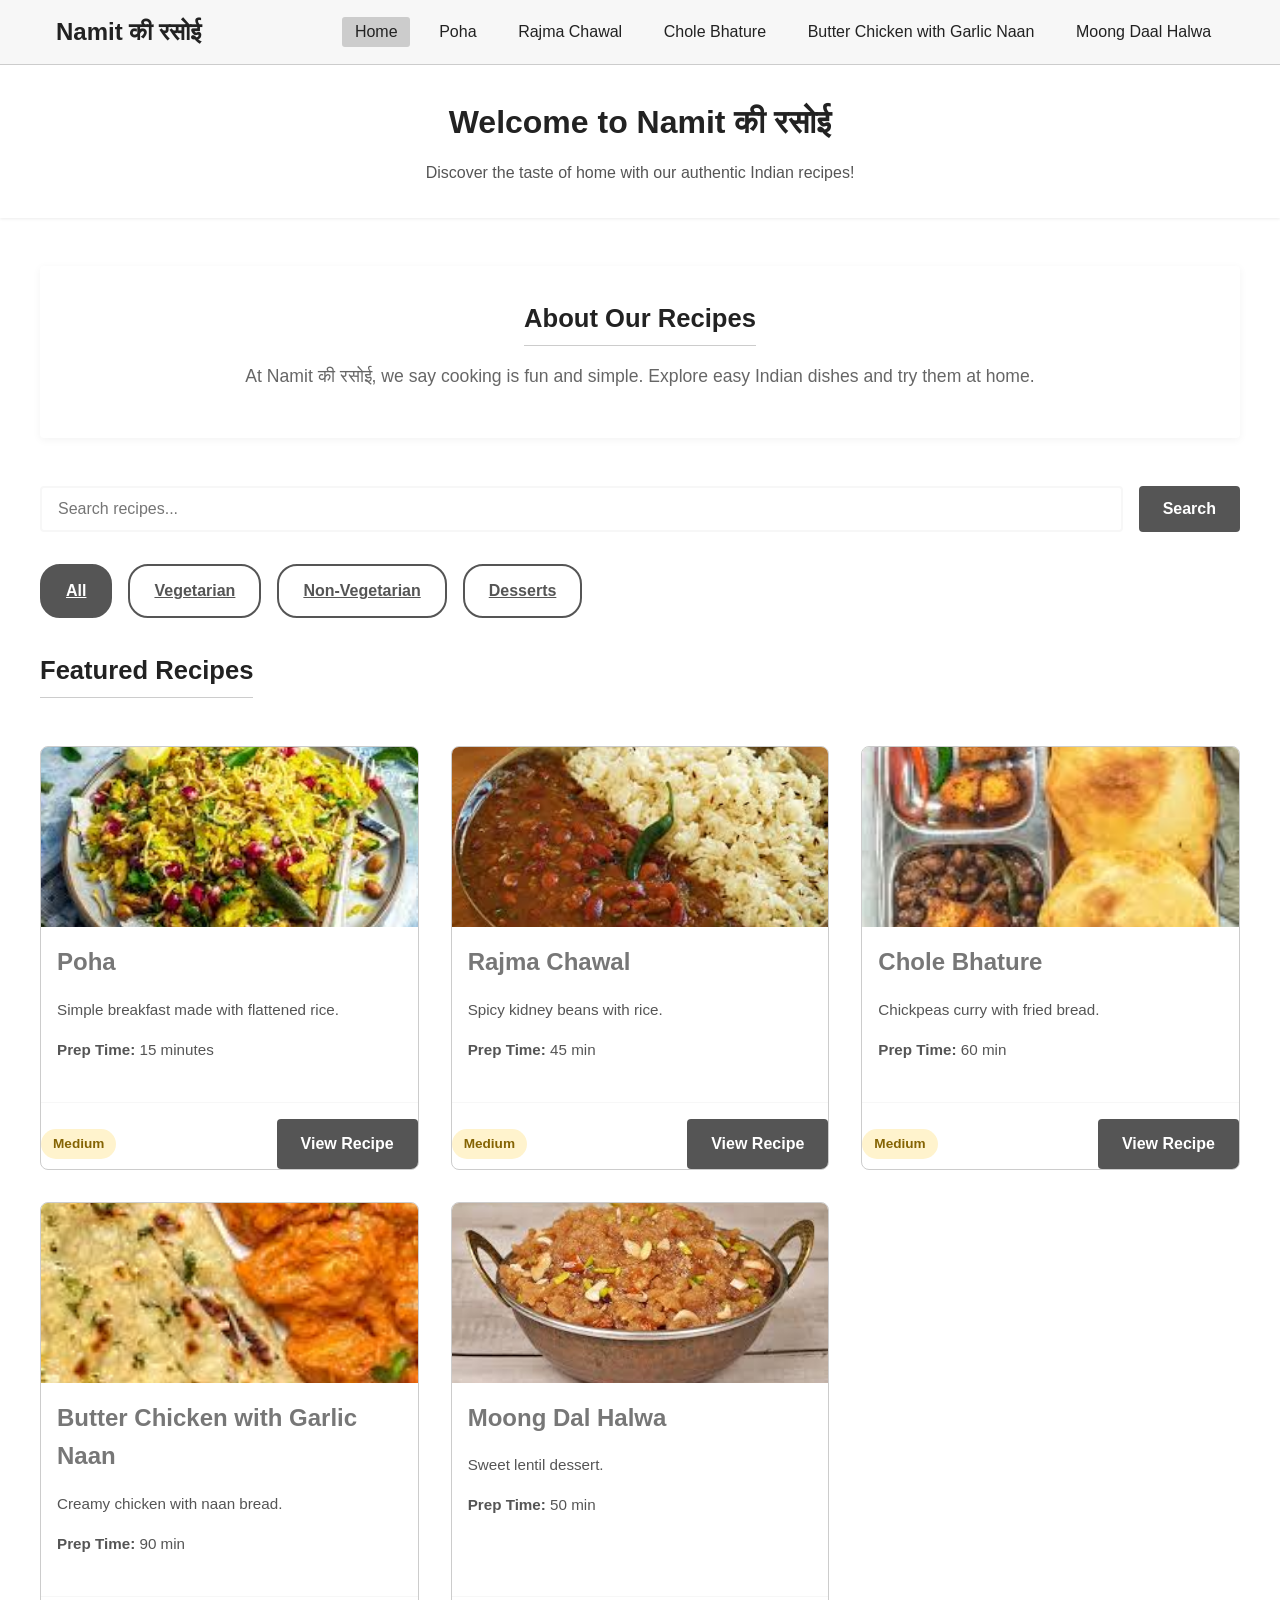
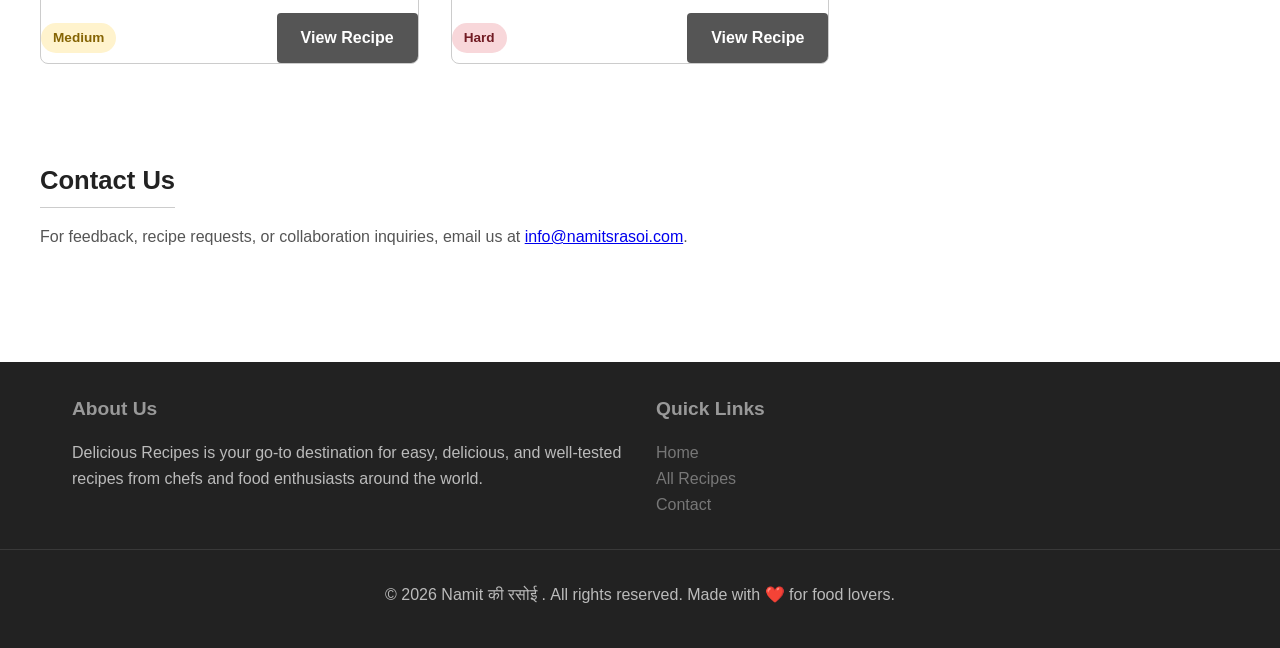
==== index.html @ 4d9a2e4c "upload webiste" ====
<!DOCTYPE html>
<html lang="en">
<head>
  <meta charset="UTF-8">
  <meta name="viewport" content="width=device-width, initial-scale=1.0">
  <title>Welcome to the world of deliciousness</title>
  <link rel="stylesheet" href="css/styles.css">
</head>
<body>
<header>
    <nav>
      <a href="index.html" class="logo">Namit की रसोई </a>
      <input type="checkbox" id="menu-toggle" class="menu-toggle">
      <label for="menu-toggle" class="hamburger">
        <span></span>
        <span></span>
        <span></span>
      </label>
      <ul class="nav-links">
        <li><a href="index.html" class="active">Home</a></li>
        <li><a href="recipe1.html">Poha</a></li>
        <li><a href="recipe2.html">Rajma Chawal</a></li>
        <li><a href="recipe3.html">Chole Bhature</a></li>
        <li><a href="recipe4.html">Butter Chicken with Garlic Naan</a></li>
        <li><a href="recipe5.html">Moong Daal Halwa</a></li>
      </ul>
    </nav>
  </header>

<section class="hero">
    <h1>Welcome to Namit की रसोई </h1>
    <p>Discover the taste of home with our authentic Indian recipes!</p>
  </section>


<main class="container section">
  <section class="intro-section">
    <h2>About Our Recipes</h2>
    <p>At Namit की रसोई, we say cooking is fun and simple. Explore easy Indian dishes and try them at home.</p>
  </section>

  <form class="search-container" action="#" method="get">
    <input type="search" class="search-input" placeholder="Search recipes..."></input>
    <button type="submit" class="btn">Search</button>
  </form>

  <div class="categories">
    <a href="#" class="category-btn active">All</a>
    <a href="#" class="category-btn">Vegetarian</a>
    <a href="#" class="category-btn">Non-Vegetarian</a>
    <a href="#" class="category-btn">Desserts</a>
  </div>

  <h2>Featured Recipes</h2>
  <div class="recipes-grid">
    <div class="recipe-card">
      <img src="images/poha.jpg" alt="Poha" class="recipe-card-image">
      <div class="recipe-card-content">
        <h3>Poha</h3>
        <p>Simple breakfast made with flattened rice.</p>
        <p><strong>Prep Time:</strong> 15 minutes</p>
      </div>
      <div class="recipe-card-footer">
        <span class="difficulty-badge difficulty-medium">Medium</span>
        <a href="recipe1.html" class="btn">View Recipe</a>
      </div>
    </div>

    <div class="recipe-card">
      <img src="images/rajma-chawal.jpg" alt="Rajma Chawal" class="recipe-card-image">
      <div class="recipe-card-content">
        <h3>Rajma Chawal</h3>
        <p>Spicy kidney beans with rice.</p>
        <p><strong>Prep Time:</strong> 45 min</p>
      </div>
      <div class="recipe-card-footer">
        <span class="difficulty-badge difficulty-medium">Medium</span>
        <a href="recipe2.html" class="btn">View Recipe</a>
      </div>
    </div>

    <div class="recipe-card">
      <img src="images/chole-bhature.jpg" alt="Chole Bhature" class="recipe-card-image">
      <div class="recipe-card-content">
        <h3>Chole Bhature</h3>
        <p>Chickpeas curry with fried bread.</p>
        <p><strong>Prep Time:</strong> 60 min</p>
      </div>
      <div class="recipe-card-footer">
        <span class="difficulty-badge difficulty-medium">Medium</span>
        <a href="recipe3.html" class="btn">View Recipe</a>
      </div>
    </div>

    <div class="recipe-card">
      <img src="images/butter-chicken-garlic-naan.jpg" alt="Butter Chicken" class="recipe-card-image">
      <div class="recipe-card-content">
        <h3>Butter Chicken with Garlic Naan</h3>
        <p>Creamy chicken with naan bread.</p>
        <p><strong>Prep Time:</strong> 90 min</p>
      </div>
      <div class="recipe-card-footer">
        <span class="difficulty-badge difficulty-medium">Medium</span>
        <a href="recipe4.html" class="btn">View Recipe</a>
      </div>
    </div>

    <div class="recipe-card">
      <img src="images/moong-dal-halwa.jpg" alt="Moong Dal Halwa" class="recipe-card-image">
      <div class="recipe-card-content">
        <h3>Moong Dal Halwa</h3>
        <p>Sweet lentil dessert.</p>
        <p><strong>Prep Time:</strong> 50 min</p>
      </div>
      <div class="recipe-card-footer">
        <span class="difficulty-badge difficulty-hard">Hard</span>
        <a href="recipe5.html" class="btn">View Recipe</a>
      </div>
    </div>
  </div>
</main>

  <section id="contact" class="container section">
    <h2>Contact Us</h2>
    <p>For feedback, recipe requests, or collaboration inquiries, email us at <a href="mailto:info@namitsrasoi.com">info@namitsrasoi.com</a>.</p>
  </section>

  <footer>
    <div class="container">
      <div>
        <h4>About Us</h4>
        <p>Delicious Recipes is your go-to destination for easy, delicious, and well-tested recipes from chefs and food enthusiasts around the world.</p>
      </div>
      <div>
        <h4>Quick Links</h4>
        <ul style="list-style: none;">
          <li><a href="index.html">Home</a></li>
          <li><a href="recipe1.html">All Recipes</a></li>
          <li><a href="index.html#contact">Contact</a></li>
        </ul>
      </div>

    </div>
    <div class="footer-bottom">
      <p>&copy; 2026 Namit की रसोई . All rights reserved. Made with ❤️ for food lovers.</p>
    </div>
  </footer>
</body>
</html>
---- css/styles.css ----
* {
  margin: 0;
  padding: 0;
  box-sizing: border-box;
}

:root {
  --primary-color: #555;
  --secondary-color: #777;
  --accent-color: #999;
  --dark-color: #222;
  --light-color: #f7f7f7;
  --bg-color: #ffffff;
  --border-radius: 4px;
}

html {
  scroll-behavior: smooth;
}

body {
  font-family: 'Segoe UI', Tahoma, Geneva, Verdana, sans-serif;
  line-height: 1.6;
  color: var(--dark-color);
  background-color: var(--bg-color);
}

h1 {
  font-size: 2.5rem;
  font-weight: 700;
  margin-bottom: 1rem;
  color: var(--dark-color);
}

h2 {
  font-size: 1.6rem;
  font-weight: 600;
  margin-bottom: 1rem;
  color: var(--dark-color);
  border-bottom: 1px solid #ccc;
  padding-bottom: 0.4rem;
  display: inline-block;
}

h3 {
  font-size: 1.5rem;
  font-weight: 600;
  margin-bottom: 1rem;
  color: var(--secondary-color);
}

h4 {
  font-size: 1.2rem;
  font-weight: 600;
  color: var(--dark-color);
}

p {
  font-size: 1rem;
  margin-bottom: 1rem;
  color: #555;
}

header {
  background-color: var(--light-color);
  padding: 0.8rem 0;
  border-bottom: 1px solid #ccc;
  position: sticky;
  top: 0;
  z-index: 100;
}

nav {
  display: flex;
  justify-content: space-between;
  align-items: center;
  max-width: 1200px;
  margin: 0 auto;
  padding: 0 1rem;
  position: relative;
}

.logo {
  font-size: 1.5rem;
  font-weight: 600;
  color: var(--dark-color);
  text-decoration: none;
}

.nav-links {
  display: flex;
  list-style: none;
  gap: 1rem;
}

.nav-links a {
  color: var(--dark-color);
  text-decoration: none;
  font-weight: 500;
  padding: 0.4rem 0.8rem;
  border-radius: 3px;
}

.nav-links a:hover {
  background-color: #ddd;
  color: var(--dark-color);
}

.nav-links a.active {
  background-color: #ccc;
  color: var(--dark-color);
}


.menu-toggle {
  display: none;
}

.hamburger {
  display: none;
  flex-direction: column;
  cursor: pointer;
  gap: 5px;
}

.hamburger span {
  width: 25px;
  height: 3px;
  background-color: white;
  border-radius: 3px;
  transition: all 0.3s ease;
}


.menu-toggle:checked ~ .nav-links {
  display: flex;
  position: absolute;
  top: 100%;
  left: 0;
  right: 0;
  flex-direction: column;
  background: #fff;
  padding: 1rem;
  z-index: 99;
}


.menu-toggle:checked ~ .hamburger span:nth-child(1) {
  transform: rotate(45deg) translate(10px, 10px);
}

.menu-toggle:checked ~ .hamburger span:nth-child(2) {
  opacity: 0;
}

.menu-toggle:checked ~ .hamburger span:nth-child(3) {
  transform: rotate(-45deg) translate(7px, -7px);
}

.hero {
  background-color: #fff;
  color: var(--dark-color);
  padding: 2rem 1rem;
  text-align: center;
  box-shadow: 0 1px 3px rgba(0,0,0,0.08);
}

.hero h1 {
  color: var(--dark-color);
  font-size: 2rem;
  margin-bottom: 0.75rem;
}

.hero p {
  color: #555;
  font-size: 1rem;
  max-width: 600px;
  margin: 0 auto;
}

@keyframes fadeInDown {
  from {
    opacity: 0;
    transform: translateY(-30px);
  }
  to {
    opacity: 1;
    transform: translateY(0);
  }
}

@keyframes fadeInUp {
  from {
    opacity: 0;
    transform: translateY(30px);
  }
  to {
    opacity: 1;
    transform: translateY(0);
  }
}

.container {
  max-width: 1200px;
  margin: 0 auto;
  padding: 0 2rem;
}

.section {
  padding: 3rem 0;
}

.recipes-grid {
  display: grid;
  grid-template-columns: repeat(auto-fit, minmax(300px, 1fr));
  gap: 2rem;
  margin-top: 2rem;
}

.recipe-card {
  background: #fff;
  border-radius: 8px;
  overflow: hidden;
  border: 1px solid #ccc;
  transition: none;
  display: flex;
  flex-direction: column;
}

.recipe-card:hover {
  transform: translateY(-4px);
  box-shadow: 0 6px 20px rgba(0, 0, 0, 0.12);
}

.recipe-card-image {
  width: 100%;
  height: 180px;
  object-fit: cover;
  display: block;
  transition: transform 0.3s ease;
}

.recipe-card:hover .recipe-card-image {
  transform: scale(1.03);
}

.btn {
  transition: background-color 0.2s ease, transform 0.2s ease;
}

.btn:hover {
  background-color: #444;
  transform: translateY(-1px);
}

.nav-links a:hover {
  background-color: #e2e2e2;
}

.logo:hover {
  color: #000;
}


.recipe-card-content {
  padding: 1rem;
  flex-grow: 1;
  display: flex;
  flex-direction: column;
}

.recipe-card h3 {
  margin: 0 0 0.5rem 0;
}

.recipe-card p {
  margin: 0.5rem 0;
  font-size: 0.95rem;
}

.recipe-card-footer {
  display: flex;
  justify-content: space-between;
  align-items: center;
  margin-top: 1rem;
  padding-top: 1rem;
  border-top: 1px solid var(--light-color);
}

.difficulty-badge {
  padding: 0.25rem 0.75rem;
  border-radius: 20px;
  font-size: 0.85rem;
  font-weight: 600;
}

.difficulty-easy {
  background-color: #d4edda;
  color: #155724;
}

.difficulty-medium {
  background-color: #fff3cd;
  color: #856404;
}

.difficulty-hard {
  background-color: #f8d7da;
  color: #721c24;
}

.btn {
  background-color: var(--primary-color);
  color: white;
  padding: 0.75rem 1.5rem;
  border: none;
  border-radius: var(--border-radius);
  cursor: pointer;
  font-size: 1rem;
  font-weight: 600;
  text-decoration: none;
  display: inline-block;
  transition: all 0.3s ease;
}

.btn:hover {
  background-color: #ff7f7f;
  transform: none;
  box-shadow: none;
}

.btn-secondary {
  background-color: var(--secondary-color);
}

.btn-secondary:hover {
  background-color: #45b8ad;
}

.recipe-header {
  background-color: var(--light-color);
  padding: 2rem 0;
  margin-bottom: 2rem;
}

.recipe-title {
  display: flex;
  align-items: center;
  gap: 1rem;
  margin-bottom: 1rem;
}

.recipe-meta {
  display: flex;
  gap: 2rem;
  flex-wrap: wrap;
  margin-bottom: 1rem;
}

.meta-item {
  display: flex;
  align-items: center;
  gap: 0.5rem;
  font-weight: 500;
}

.recipe-image {
  width: 100%;
  max-width: 600px;
  height: auto;
  border-radius: var(--border-radius);
  margin-bottom: 2rem;
  box-shadow: 0 4px 15px rgba(0, 0, 0, 0.1);
}

.recipe-content {
  display: grid;
  grid-template-columns: 1fr 1fr;
  gap: 2rem;
  margin-bottom: 2rem;
}

.ingredients-section,
.instructions-section {
  background: white;
  padding: 2.5rem;
  border-radius: var(--border-radius);
  box-shadow: 0 2px 8px rgba(0, 0, 0, 0.05);
}

.instructions-section ul {
  list-style: disc;
  padding-left: 1.5rem;
}

.instructions-section ul li {
  margin-bottom: 1.5rem;
  line-height: 1.8;
}

.ingredients-list {
  list-style: disc;
  margin-top: 1rem;
  padding-left: 2rem;
}

.ingredients-list li {
  padding: 0.75rem 0;
  border-bottom: 1px solid var(--light-color);
  position: relative;
}

.ingredients-list li:last-child {
  border-bottom: none;
}

.instructions-list {
  list-style: none;
  counter-reset: step-counter;
  margin-top: 1rem;
}

.instructions-list li {
  counter-increment: step-counter;
  padding: 1rem;
  margin-bottom: 1rem;
  background-color: var(--light-color);
  border-left: 4px solid var(--primary-color);
  border-radius: 4px;
}

.instructions-list li:before {
  content: "Step " counter(step-counter);
  display: block;
  font-weight: 700;
  color: var(--primary-color);
  margin-bottom: 0.5rem;
}

.intro-section {
  text-align: center;
  padding: 2rem;
  background: white;
  border-radius: var(--border-radius);
  margin-bottom: 3rem;
  box-shadow: 0 2px 8px rgba(0, 0, 0, 0.05);
}

.intro-section p {
  font-size: 1.1rem;
  color: #666;
}

.categories {
  display: flex;
  gap: 1rem;
  margin-bottom: 2rem;
  flex-wrap: wrap;
}

.category-btn {
  padding: 0.75rem 1.5rem;
  background-color: white;
  border: 2px solid var(--primary-color);
  color: var(--primary-color);
  border-radius: 20px;
  cursor: pointer;
  font-weight: 600;
  transition: all 0.3s ease;
}

.category-btn:hover,
.category-btn.active {
  background-color: var(--primary-color);
  color: white;
}

.search-container {
  margin-bottom: 2rem;
  display: flex;
  gap: 1rem;
}

.search-input {
  flex: 1;
  padding: 0.75rem 1rem;
  border: 2px solid var(--light-color);
  border-radius: var(--border-radius);
  font-size: 1rem;
  transition: all 0.3s ease;
}

.search-input:focus {
  outline: none;
  border-color: var(--primary-color);
  box-shadow: 0 0 0 3px rgba(255, 107, 107, 0.1);
}

footer {
  background-color: var(--dark-color);
  color: white;
  padding: 2rem 0;
  margin-top: 3rem;
}

footer .container {
  display: grid;
  grid-template-columns: repeat(auto-fit, minmax(250px, 1fr));
  gap: 2rem;
}

footer h4 {
  color: var(--accent-color);
  margin-bottom: 1rem;
}

/* Additional required style demonstrations */
.page-title {
  color: var(--primary-color);
  margin-top: 1.5rem;
  font-family: 'Segoe UI', Tahoma, Geneva, Verdana, sans-serif;
  letter-spacing: 0.03em;
}

.detail-card {
  display: flex;
  flex-direction: column;
  background: linear-gradient(145deg, #ffffff, #f8f9fa);
  color: var(--dark-color);
  border: 1px solid #ddd;
  border-radius: var(--border-radius);
  margin: 1rem 0;
  padding: 1rem;
  gap: 1rem;
}

@media (max-width: 800px) {
  .recipe-content {
    grid-template-columns: 1fr;
  }

  .nav-links {
    gap: 1rem;
  }

  .categories {
    flex-wrap: wrap;
    justify-content: center;
  }
}

@media (max-width: 500px) {
  .btn,
  .category-btn {
    width: 100%;
    text-align: center;
  }
}

a:hover,
.btn:hover,
.category-btn:hover {
  transform: translateY(-2px);
  transition: all 0.2s ease;
}


footer p {
  color: #bbb;
  margin-bottom: 0.5rem;
}

footer a {
  color: var(--secondary-color);
  text-decoration: none;
  transition: color 0.3s ease;
}

footer a:hover {
  color: var(--accent-color);
}

.footer-bottom {
  text-align: center;
  padding-top: 2rem;
  border-top: 1px solid rgba(255, 255, 255, 0.1);
  margin-top: 2rem;
}

.breadcrumb {
  padding: 1rem 0;
  font-size: 0.95rem;
}

.breadcrumb a {
  color: var(--primary-color);
  text-decoration: none;
  transition: color 0.3s ease;
}

.breadcrumb a:hover {
  color: var(--secondary-color);
}

.breadcrumb span {
  margin: 0 0.5rem;
  color: #999;
}

@media (max-width: 768px) {
  h1 {
    font-size: 2rem;
  }

  h2 {
    font-size: 1.5rem;
  }

  .hero {
    padding: 3rem 1rem;
    min-height: 350px;
  }

  .hero h1 {
    font-size: 2rem;
  }

  .hero p {
    font-size: 1.1rem;
  }

  nav {
    padding: 0 1rem;
  }

  .nav-links {
    gap: 1rem;
  }

  .nav-links a {
    padding: 0.5rem 0.75rem;
    font-size: 0.95rem;
  }

  .recipes-grid {
    grid-template-columns: repeat(auto-fit, minmax(250px, 1fr));
    gap: 1.5rem;
  }

  .recipe-content {
    grid-template-columns: 1fr;
  }

  .recipe-meta {
    gap: 1rem;
  }

  .meta-item {
    font-size: 0.95rem;
  }

  .recipe-card-image {
    height: 200px;
  }

  footer .container {
    grid-template-columns: 1fr;
  }

  .search-container {
    flex-direction: column;
  }
}

@media (max-width: 480px) {
  h1 {
    font-size: 1.5rem;
  }

  h2 {
    font-size: 1.3rem;
  }

  h3 {
    font-size: 1.1rem;
  }

  .hero {
    padding: 2rem 1rem;
    min-height: 280px;
  }

  .hero h1 {
    font-size: 1.5rem;
  }

  .hero p {
    font-size: 0.95rem;
  }

  nav {
    flex-direction: row;
    gap: 1rem;
    position: relative;
  }

  .logo {
    font-size: 1.5rem;
  }

  .nav-links {
    display: none;
    flex-direction: column;
    gap: 0.5rem;
    width: 100%;
  }

  .nav-links a {
    padding: 0.75rem 1rem;
    display: block;
    white-space: nowrap;
  }

  .hamburger {
    display: flex;
  }

  .recipes-grid {
    grid-template-columns: 1fr;
    gap: 1rem;
  }

  .recipe-card-image {
    height: 180px;
  }

  .recipe-content {
    gap: 1rem;
  }

  .ingredients-section,
  .instructions-section {
    padding: 1.5rem;
  }

  .search-container {
    flex-direction: column;
  }

  .categories {
    flex-direction: column;
  }

  .category-btn {
    width: 100%;
  }
}

@media (max-width: 480px) {
  body {
    font-size: 0.95rem;
  }

  nav {
    padding: 0 0.75rem;
  }

  .recipe-card {
    border: 1px solid #ddd;
  }

  .recipe-card-image {
    height: 160px;
  }

  .btn {
    width: 100%;
    text-align: center;
    padding: 0.8rem;
  }

  .meta-item {
    flex-direction: column;
    align-items: flex-start;
    gap: 0.3rem;
  }

  .recipe-write,.recipe-meta {
    flex-wrap: wrap;
  }
}

@keyframes slideIn {
  from {
    opacity: 0;
    transform: translateX(-40px);
  }
  to {
    opacity: 1;
    transform: translateX(0);
  }
}

@keyframes scaleIn {
  from {
    opacity: 0;
    transform: scale(0.95);
  }
  to {
    opacity: 1;
    transform: scale(1);
  }
}

.recipe-card {
  animation: scaleIn 0.5s ease;
}

.recipe-content section {
  animation: slideIn 0.6s ease;
}

@media print {
  header,
  footer,
  .breadcrumb {
    display: none;
  }

  body {
    background-color: white;
  }

  .recipe-card,
  .ingredients-section,
  .instructions-section {
    box-shadow: none;
    border: 1px solid #ddd;
  }
}
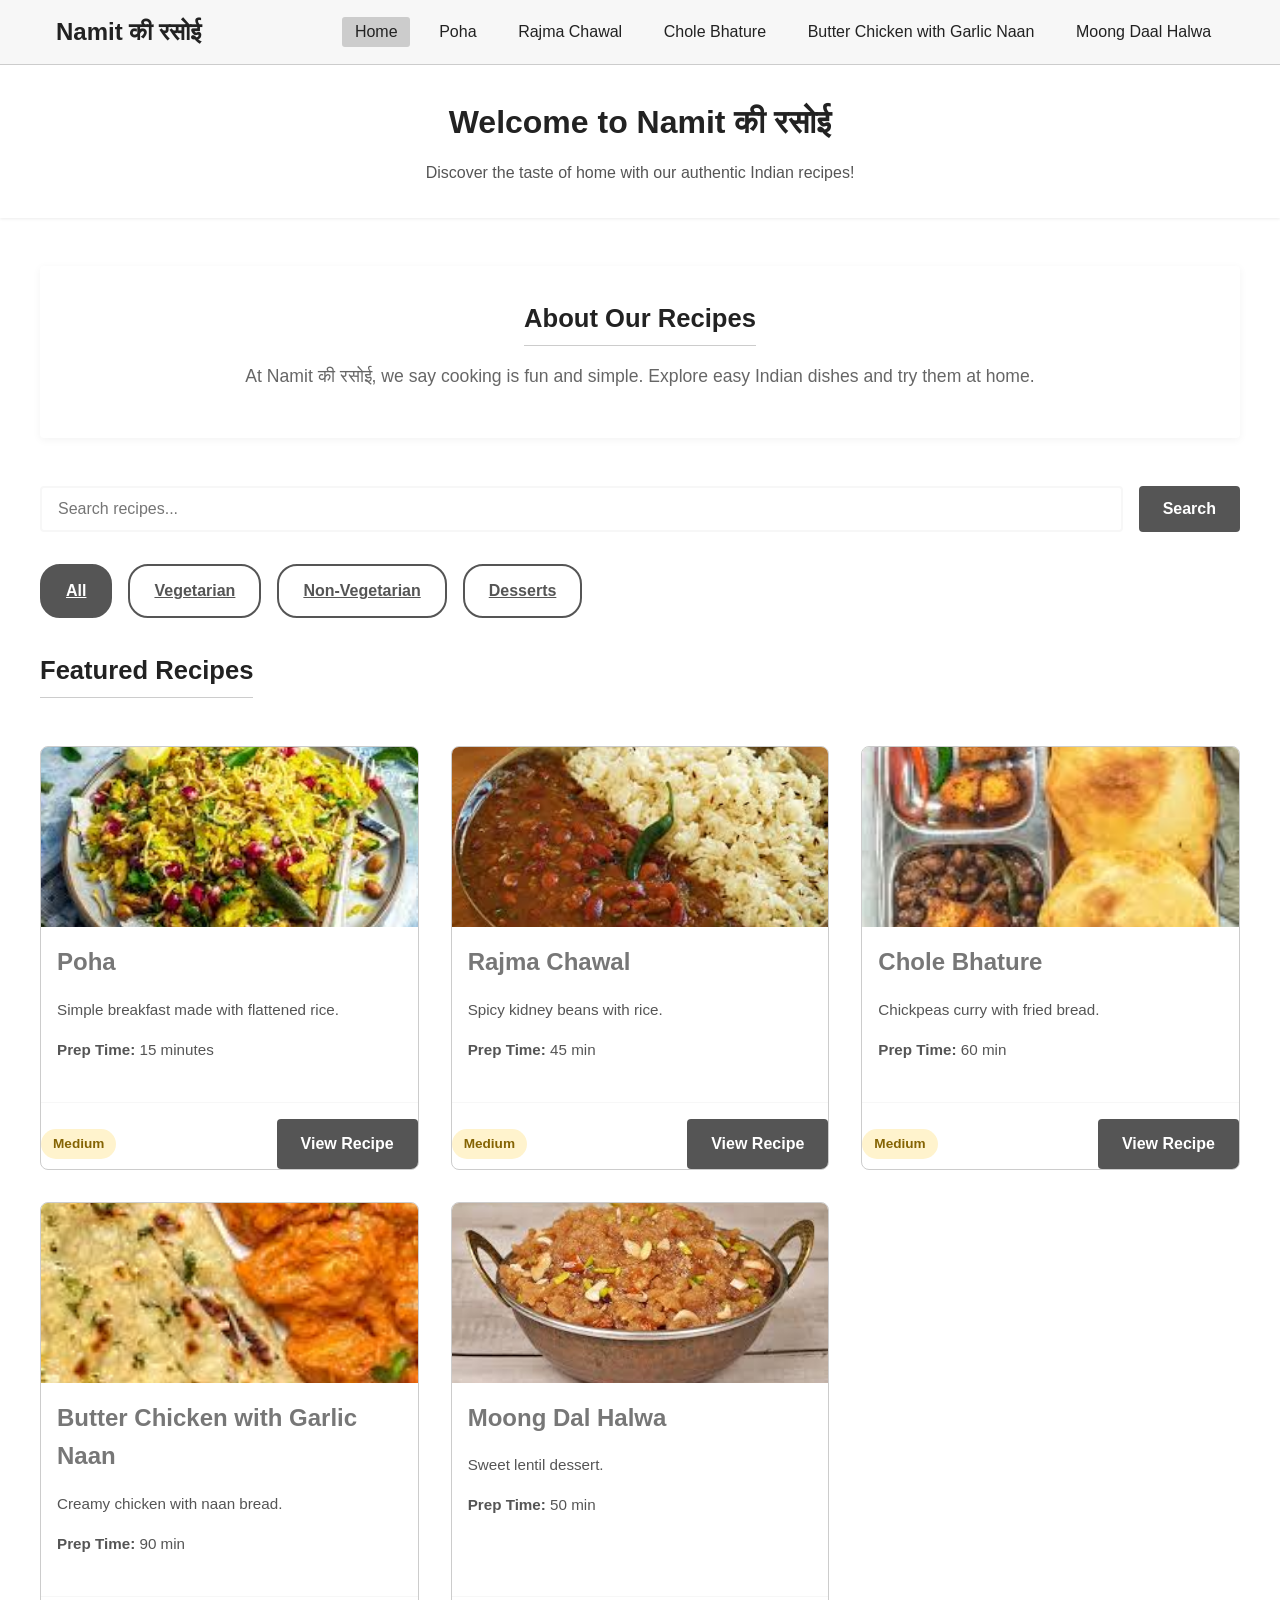
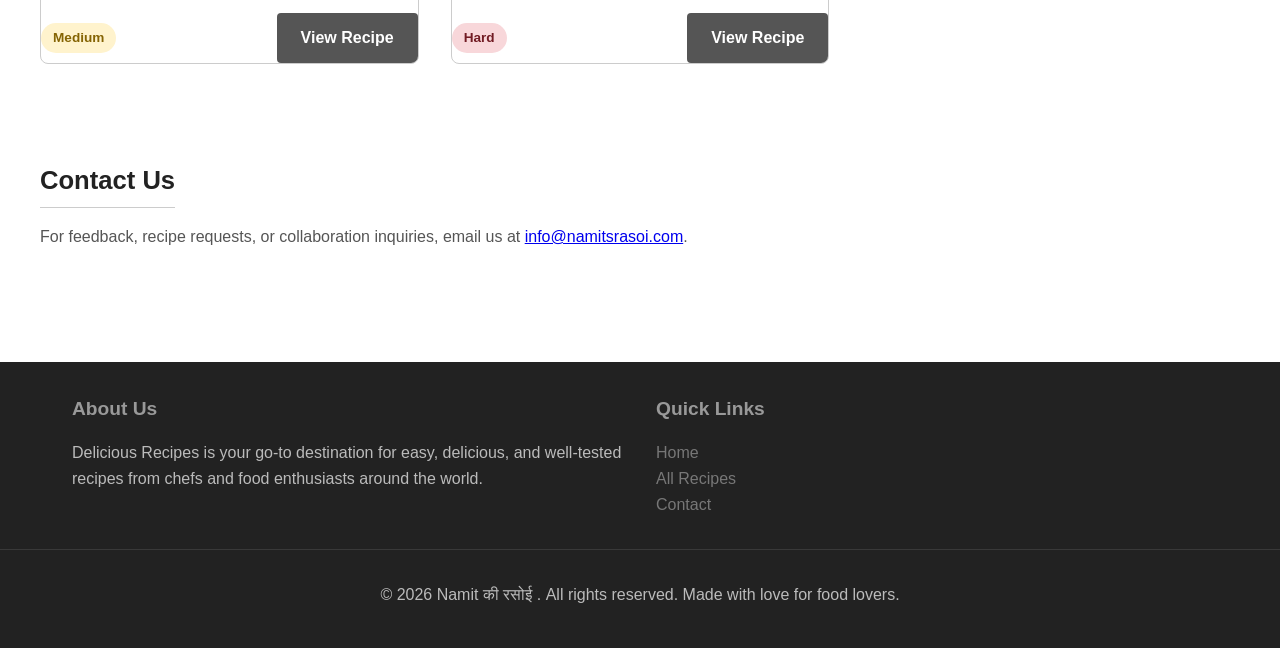
==== commit 19c11b99: "updated website" ====
--- a/index.html
+++ b/index.html
@@ -142,7 +142,7 @@
 
     </div>
     <div class="footer-bottom">
-      <p>&copy; 2026 Namit की रसोई . All rights reserved. Made with ❤️ for food lovers.</p>
+      <p>&copy; 2026 Namit की रसोई . All rights reserved. Made with love for food lovers.</p>
     </div>
   </footer>
 </body>
--- a/css/styles.css
+++ b/css/styles.css
@@ -513,8 +513,8 @@
   color: var(--accent-color);
   margin-bottom: 1rem;
 }
-
-/* Additional required style demonstrations */
+ns */
+
 .page-title {
   color: var(--primary-color);
   margin-top: 1.5rem;
